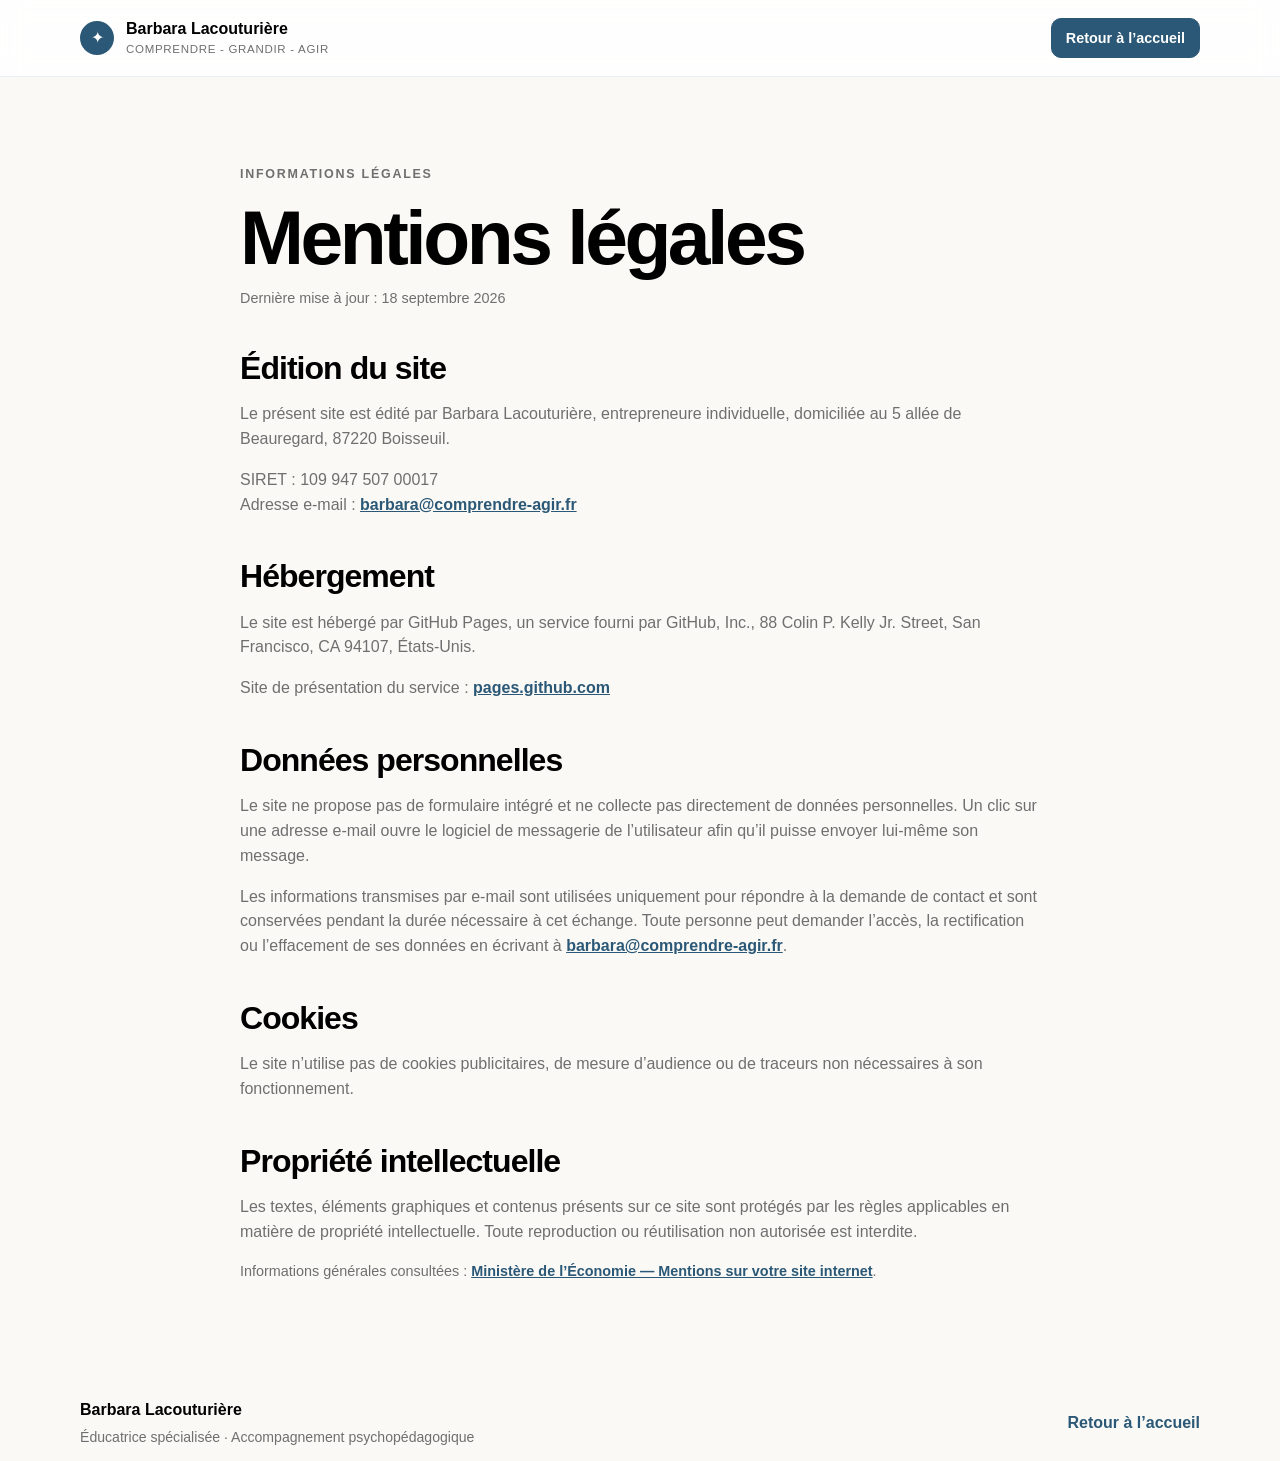
==== mentions-legales.html @ 680bb771 "Add legal notices page Co-authored-by: Copilot App <223556219+Copilot@users.noreply.github.com>" ====
<!doctype html>
<html lang="fr">
  <head>
    <meta charset="utf-8" />
    <meta name="viewport" content="width=device-width, initial-scale=1" />
    <meta
      name="description"
      content="Mentions légales du site de Barbara Lacouturière."
    />
    <title>Mentions légales | Barbara Lacouturière</title>
    <link rel="icon" href="favicon.svg" type="image/svg+xml" />
    <script>
      (() => {
        const param = new URLSearchParams(window.location.search).get("scoutTheme");
        const theme =
          param || (window.matchMedia("(prefers-color-scheme: dark)").matches ? "dark" : "light");
        document.documentElement.setAttribute("data-theme", theme);
      })();
    </script>
    <link rel="stylesheet" href="styles.css" />
  </head>
  <body>
    <a class="skip-link" href="#contenu">Aller au contenu</a>

    <header class="site-header">
      <div class="container header-inner">
        <a class="brand" href="index.html" aria-label="Accueil Barbara Lacouturière">
          <span class="brand-mark" aria-hidden="true">✦</span>
          <span>
            <strong>Barbara Lacouturière</strong>
            <small>Comprendre - Grandir - Agir</small>
          </span>
        </a>
        <a class="button button-small" href="index.html">Retour à l’accueil</a>
      </div>
    </header>

    <main id="contenu">
      <section class="section legal-page">
        <div class="container legal-content">
          <p class="eyebrow">Informations légales</p>
          <h1>Mentions légales</h1>
          <p class="legal-updated">Dernière mise à jour : 18 septembre 2026</p>

          <h2>Édition du site</h2>
          <p>
            Le présent site est édité par Barbara Lacouturière, entrepreneure individuelle,
            domiciliée au 5 allée de Beauregard, 87220 Boisseuil.
          </p>
          <p>
            SIRET : 109 947 507 00017<br />
            Adresse e-mail : <a href="mailto:barbara@comprendre-agir.fr">barbara@comprendre-agir.fr</a>
          </p>

          <h2>Hébergement</h2>
          <p>
            Le site est hébergé par GitHub Pages, un service fourni par GitHub, Inc.,
            88 Colin P. Kelly Jr. Street, San Francisco, CA 94107, États-Unis.
          </p>
          <p>
            Site de présentation du service :
            <a href="https://pages.github.com/" target="_blank" rel="noopener">pages.github.com</a>
          </p>

          <h2>Données personnelles</h2>
          <p>
            Le site ne propose pas de formulaire intégré et ne collecte pas directement de
            données personnelles. Un clic sur une adresse e-mail ouvre le logiciel de messagerie
            de l’utilisateur afin qu’il puisse envoyer lui-même son message.
          </p>
          <p>
            Les informations transmises par e-mail sont utilisées uniquement pour répondre à la
            demande de contact et sont conservées pendant la durée nécessaire à cet échange.
            Toute personne peut demander l’accès, la rectification ou l’effacement de ses données
            en écrivant à
            <a href="mailto:barbara@comprendre-agir.fr">barbara@comprendre-agir.fr</a>.
          </p>

          <h2>Cookies</h2>
          <p>
            Le site n’utilise pas de cookies publicitaires, de mesure d’audience ou de traceurs
            non nécessaires à son fonctionnement.
          </p>

          <h2>Propriété intellectuelle</h2>
          <p>
            Les textes, éléments graphiques et contenus présents sur ce site sont protégés par
            les règles applicables en matière de propriété intellectuelle. Toute reproduction ou
            réutilisation non autorisée est interdite.
          </p>

          <p class="legal-source">
            Informations générales consultées :
            <a
              href="https://www.economie.gouv.fr/entreprises/developper-son-entreprise/innover-et-numeriser-son-entreprise/mentions-sur-votre-site-internet-les-obligations-respecter"
              target="_blank"
              rel="noopener"
            >Ministère de l’Économie — Mentions sur votre site internet</a>.
          </p>
        </div>
      </section>
    </main>

    <footer class="site-footer">
      <div class="container footer-inner">
        <div>
          <strong>Barbara Lacouturière</strong>
          <p>Éducatrice spécialisée · Accompagnement psychopédagogique</p>
        </div>
        <a href="index.html">Retour à l’accueil</a>
      </div>
    </footer>
  </body>
</html>
---- styles.css ----
:root {
  color-scheme: light;
  --cp-bg: #faf9f6;
  --cp-bg-elevated: #faf9f6;
  --cp-surface: #ffffff;
  --cp-surface-soft: #f2eee7;
  --cp-border: #e7f0f5;
  --cp-border-strong: #2b5876;
  --cp-text: #000000;
  --cp-text-muted: #6f6f6f;
  --cp-text-soft: #6f6f6f;
  --cp-accent: #2b5876;
  --cp-accent-hover: #234963;
  --cp-accent-soft: rgba(168, 195, 160, 0.26);
  --cp-accent-fg: #ffffff;
  --cp-success: #16a34a;
  --cp-danger: #dc2626;
  --cp-warning: #f59e0b;
  --cp-link: #2b5876;
  --cp-shadow: 0 18px 48px rgba(0, 0, 0, 0.12);
  --cp-card-shadow: 0 0 2px rgba(0, 0, 0, 0.12), 0 1px 2px rgba(0, 0, 0, 0.14);
  --cp-overlay: rgba(255, 255, 255, 0.8);
  --cp-panel: rgba(255, 255, 255, 0.86);
  --cp-panel-strong: rgba(255, 255, 255, 0.96);
  --cp-sheen: rgba(255, 255, 255, 0.55);
  --cp-highlight: rgba(168, 195, 160, 0.35);
}
html[data-theme="dark"] {
  color-scheme: dark;
  --cp-bg: #3d3b3a;
  --cp-bg-elevated: #343231;
  --cp-surface: #292929;
  --cp-surface-soft: #2e2e2e;
  --cp-border: #474747;
  --cp-border-strong: #5f5f5f;
  --cp-text: #dedede;
  --cp-text-muted: #919191;
  --cp-text-soft: #b0b0b0;
  --cp-accent: #a8c3a0;
  --cp-accent-hover: #8fae86;
  --cp-accent-soft: rgba(168, 195, 160, 0.18);
  --cp-accent-fg: #1a1a1a;
  --cp-success: #4ade80;
  --cp-danger: #f87171;
  --cp-warning: #fbbf24;
  --cp-link: #e7f0f5;
  --cp-shadow: 0 18px 48px rgba(0, 0, 0, 0.32);
  --cp-card-shadow: 0 0 2px rgba(0, 0, 0, 0.3), 0 1px 2px rgba(0, 0, 0, 0.32);
  --cp-overlay: rgba(41, 41, 41, 0.88);
  --cp-panel: rgba(41, 41, 41, 0.72);
  --cp-panel-strong: rgba(41, 41, 41, 0.96);
  --cp-sheen: rgba(255, 255, 255, 0.04);
  --cp-highlight: rgba(168, 195, 160, 0.18);
}

* { box-sizing: border-box; }
html { scroll-behavior: smooth; }
body {
  margin: 0;
  background: var(--cp-bg);
  color: var(--cp-text);
  font-family: "Segoe UI", Aptos, Calibri, -apple-system, BlinkMacSystemFont, sans-serif;
  line-height: 1.55;
}
a { color: inherit; }
.container { width: min(1120px, calc(100% - 40px)); margin: 0 auto; }
.skip-link { position: absolute; left: -999px; top: 8px; padding: 8px 12px; background: var(--cp-accent); color: var(--cp-accent-fg); border-radius: .625rem; }
.skip-link:focus { left: 8px; z-index: 10; }
.site-header { border-bottom: 1px solid var(--cp-border); background: var(--cp-panel); backdrop-filter: blur(12px); position: sticky; top: 0; z-index: 5; }
.header-inner, .footer-inner { display: flex; align-items: center; justify-content: space-between; gap: 24px; min-height: 76px; }
.brand { display: flex; align-items: center; gap: 12px; text-decoration: none; }
.brand-mark { display: grid; place-items: center; width: 34px; height: 34px; border-radius: 50%; background: var(--cp-accent); color: var(--cp-accent-fg); }
.brand strong, .brand small { display: block; }
.brand small { color: var(--cp-text-muted); font-size: .72rem; letter-spacing: .06em; text-transform: uppercase; }
.button { display: inline-flex; align-items: center; justify-content: center; padding: 12px 18px; border: 1px solid var(--cp-accent); border-radius: .625rem; background: var(--cp-accent); color: var(--cp-accent-fg); font-weight: 700; text-decoration: none; transition: background .2s ease, transform .2s ease; }
.button:hover { background: var(--cp-accent-hover); transform: translateY(-2px); }
.button-small { padding: 8px 14px; font-size: .9rem; }
.hero { padding: 92px 0 76px; background: var(--cp-bg-elevated); }
.hero-grid { display: grid; grid-template-columns: 1.1fr .9fr; gap: 72px; align-items: center; }
.eyebrow { margin: 0 0 14px; color: var(--cp-accent); font-size: .78rem; font-weight: 800; letter-spacing: .14em; text-transform: uppercase; }
h1, h2, h3, p { margin-top: 0; }
h1 { max-width: 680px; margin-bottom: 24px; font-size: clamp(2.6rem, 6vw, 5.2rem); line-height: 1.02; letter-spacing: -.045em; }
h2 { margin-bottom: 16px; font-size: clamp(1.8rem, 3vw, 2.7rem); line-height: 1.1; letter-spacing: -.03em; }
h3 { margin: 0; font-size: 1rem; line-height: 1.3; }
.hero-lead { max-width: 620px; color: var(--cp-text-muted); font-size: 1.18rem; }
.hero-actions { display: flex; align-items: center; flex-wrap: wrap; gap: 20px; margin: 32px 0 18px; }
.text-link { color: var(--cp-link); font-weight: 700; text-decoration: none; }
.text-link:hover { text-decoration: underline; }
.hero-note { color: var(--cp-text-soft); font-size: .92rem; }
.hero-card { padding: 40px; border: 1px solid var(--cp-border); border-radius: 16px; background: var(--cp-surface); box-shadow: var(--cp-card-shadow); }
.quote-mark { display: block; color: var(--cp-accent); font-size: 5rem; font-family: Georgia, serif; line-height: .65; }
blockquote { margin: 16px 0 30px; font-family: Georgia, serif; font-size: clamp(1.4rem, 2.6vw, 2rem); line-height: 1.3; }
.hero-card-footer { display: flex; align-items: center; gap: 10px; color: var(--cp-text-muted); font-size: .88rem; }
.pulse-dot { width: 9px; height: 9px; border-radius: 50%; background: var(--cp-accent); box-shadow: 0 0 0 6px var(--cp-accent-soft); }
.section { padding: 88px 0; }
.section-soft { background: var(--cp-accent-soft); }
.section-heading { margin-bottom: 34px; }
.section-heading.narrow { max-width: 760px; }
.section-heading p:last-child { color: var(--cp-text-muted); font-size: 1.08rem; }
.needs-grid { display: grid; grid-template-columns: repeat(3, 1fr); gap: 14px; }
.need-card { display: flex; align-items: center; gap: 16px; min-height: 110px; padding: 24px; border: 1px solid var(--cp-border); border-radius: 16px; background: var(--cp-surface); box-shadow: var(--cp-card-shadow); }
.need-card span { display: grid; place-items: center; flex: 0 0 36px; width: 36px; height: 36px; border-radius: 50%; background: var(--cp-accent-soft); color: var(--cp-accent); font-size: 1.2rem; font-weight: 800; }
.path { display: grid; grid-template-columns: repeat(6, 1fr); gap: 12px; }
.path-step { padding: 22px 12px; border-top: 3px solid var(--cp-accent); background: var(--cp-surface); text-align: center; }
.path-step span { display: block; margin-bottom: 10px; color: var(--cp-accent); font-size: .75rem; font-weight: 800; letter-spacing: .1em; }
.two-column { display: grid; grid-template-columns: 1fr 1fr; gap: 20px; }
.panel { padding: 36px; border: 1px solid var(--cp-border); border-radius: 16px; background: var(--cp-surface); box-shadow: var(--cp-card-shadow); }
.tag-list { display: flex; flex-wrap: wrap; gap: 9px; margin-top: 28px; }
.tag-list span, .values-list span { padding: 8px 12px; border-radius: .625rem; background: var(--cp-accent-soft); color: var(--cp-text); font-size: .9rem; font-weight: 650; }
.pricing-list { margin: 28px 0 0; }
.pricing-list div { display: flex; justify-content: space-between; gap: 20px; padding: 15px 0; border-bottom: 1px solid var(--cp-border); }
.pricing-list div:last-child { border-bottom: 0; }
.pricing-list dt { color: var(--cp-text-muted); }
.pricing-list dd { margin: 0; font-weight: 750; text-align: right; }
.values-section { background: var(--cp-surface-soft); }
.values-grid { display: grid; grid-template-columns: .8fr 1.2fr; gap: 48px; align-items: center; }
.values-list { display: flex; flex-wrap: wrap; gap: 12px; }
.values-list span { background: var(--cp-surface); border: 1px solid var(--cp-border); }
.principle { padding: 48px 0; background: var(--cp-accent); color: var(--cp-accent-fg); }
.principle .eyebrow { color: var(--cp-accent-fg); opacity: .75; }
.principle-inner { display: grid; grid-template-columns: .3fr 1fr; gap: 32px; align-items: center; }
.principle h2 { margin-bottom: 8px; }
.principle p:last-child { margin: 0; opacity: .85; font-size: 1.08rem; }
.site-footer { background: var(--cp-bg-elevated); }
.site-footer p { margin: 4px 0 0; color: var(--cp-text-muted); font-size: .88rem; }
.site-footer a { color: var(--cp-link); font-weight: 700; text-decoration: none; }
.site-footer a:hover { text-decoration: underline; }
.legal-content { max-width: 800px; }
.legal-content h1 { margin-bottom: 10px; }
.legal-content h2 { margin-top: 42px; font-size: clamp(1.4rem, 2.5vw, 2rem); }
.legal-content p { color: var(--cp-text-muted); }
.legal-content a { color: var(--cp-link); font-weight: 700; }
.legal-updated, .legal-source { font-size: .9rem; }
@media (max-width: 820px) {
  .hero-grid, .two-column, .values-grid, .principle-inner { grid-template-columns: 1fr; gap: 32px; }
  .hero { padding: 64px 0; }
  .needs-grid { grid-template-columns: repeat(2, 1fr); }
  .path { grid-template-columns: repeat(3, 1fr); }
}
@media (max-width: 560px) {
  .container { width: min(100% - 28px, 1120px); }
  .header-inner { min-height: 68px; }
  .brand small { display: none; }
  .button-small { padding: 7px 10px; font-size: .78rem; }
  .section { padding: 64px 0; }
  .needs-grid, .path { grid-template-columns: 1fr; }
  .need-card, .panel, .hero-card { padding: 24px; }
  .path-step { text-align: left; }
  .footer-inner { align-items: flex-start; flex-direction: column; padding: 24px 0; }
}
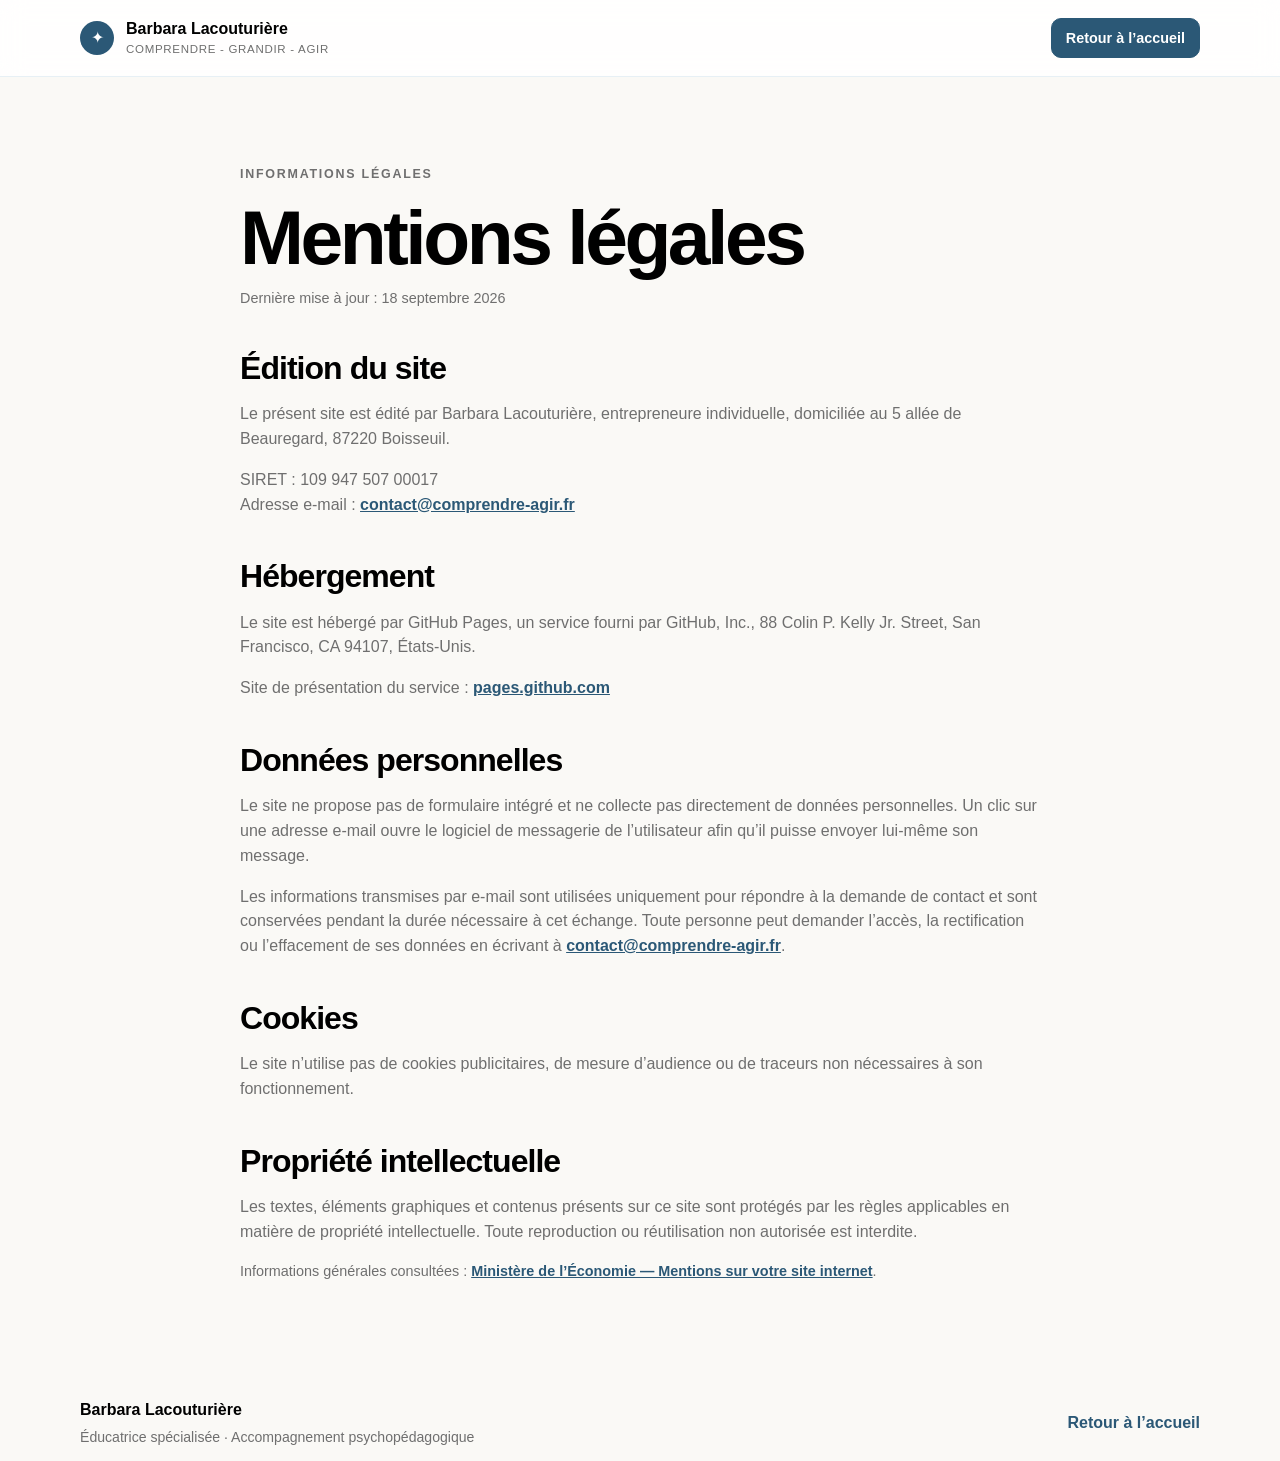
==== commit de9ec422: "Update contact email address Co-authored-by: Copilot App <223556219+Copilot@users.noreply.github.com" ====
--- a/mentions-legales.html
+++ b/mentions-legales.html
@@ -49,7 +49,7 @@
           </p>
           <p>
             SIRET : 109 947 507 00017<br />
-            Adresse e-mail : <a href="mailto:barbara@comprendre-agir.fr">barbara@comprendre-agir.fr</a>
+            Adresse e-mail : <a href="mailto:contact@comprendre-agir.fr">contact@comprendre-agir.fr</a>
           </p>
 
           <h2>Hébergement</h2>
@@ -73,7 +73,7 @@
             demande de contact et sont conservées pendant la durée nécessaire à cet échange.
             Toute personne peut demander l’accès, la rectification ou l’effacement de ses données
             en écrivant à
-            <a href="mailto:barbara@comprendre-agir.fr">barbara@comprendre-agir.fr</a>.
+            <a href="mailto:contact@comprendre-agir.fr">contact@comprendre-agir.fr</a>.
           </p>
 
           <h2>Cookies</h2>
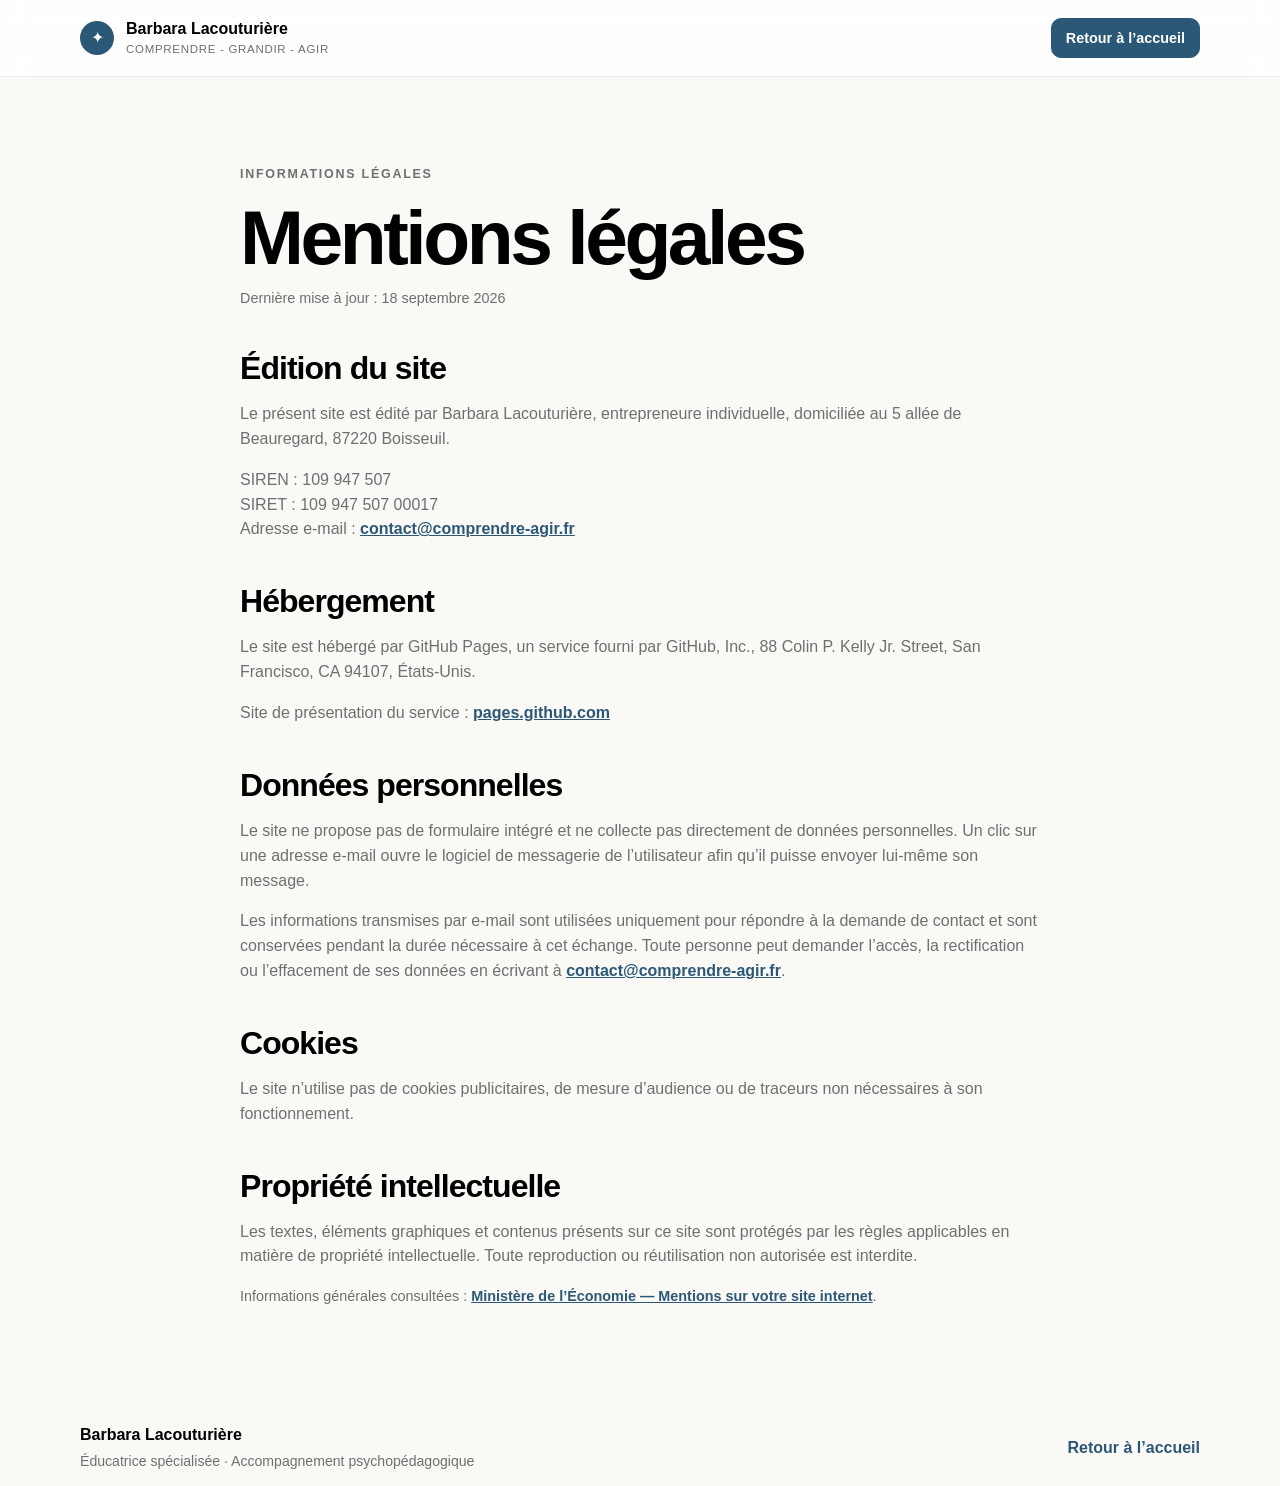
==== commit bd65d16d: "Clarify legal notices and TTC prices Co-authored-by: Copilot App <223556219+Copilot@users.noreply.gi" ====
--- a/mentions-legales.html
+++ b/mentions-legales.html
@@ -48,6 +48,7 @@
             domiciliée au 5 allée de Beauregard, 87220 Boisseuil.
           </p>
           <p>
+            SIREN : 109 947 507<br />
             SIRET : 109 947 507 00017<br />
             Adresse e-mail : <a href="mailto:contact@comprendre-agir.fr">contact@comprendre-agir.fr</a>
           </p>
--- a/styles.css
+++ b/styles.css
@@ -108,6 +108,7 @@
 .tag-list { display: flex; flex-wrap: wrap; gap: 9px; margin-top: 28px; }
 .tag-list span, .values-list span { padding: 8px 12px; border-radius: .625rem; background: var(--cp-accent-soft); color: var(--cp-text); font-size: .9rem; font-weight: 650; }
 .pricing-list { margin: 28px 0 0; }
+.pricing-note { margin: 0; color: var(--cp-text-muted); font-size: .9rem; }
 .pricing-list div { display: flex; justify-content: space-between; gap: 20px; padding: 15px 0; border-bottom: 1px solid var(--cp-border); }
 .pricing-list div:last-child { border-bottom: 0; }
 .pricing-list dt { color: var(--cp-text-muted); }
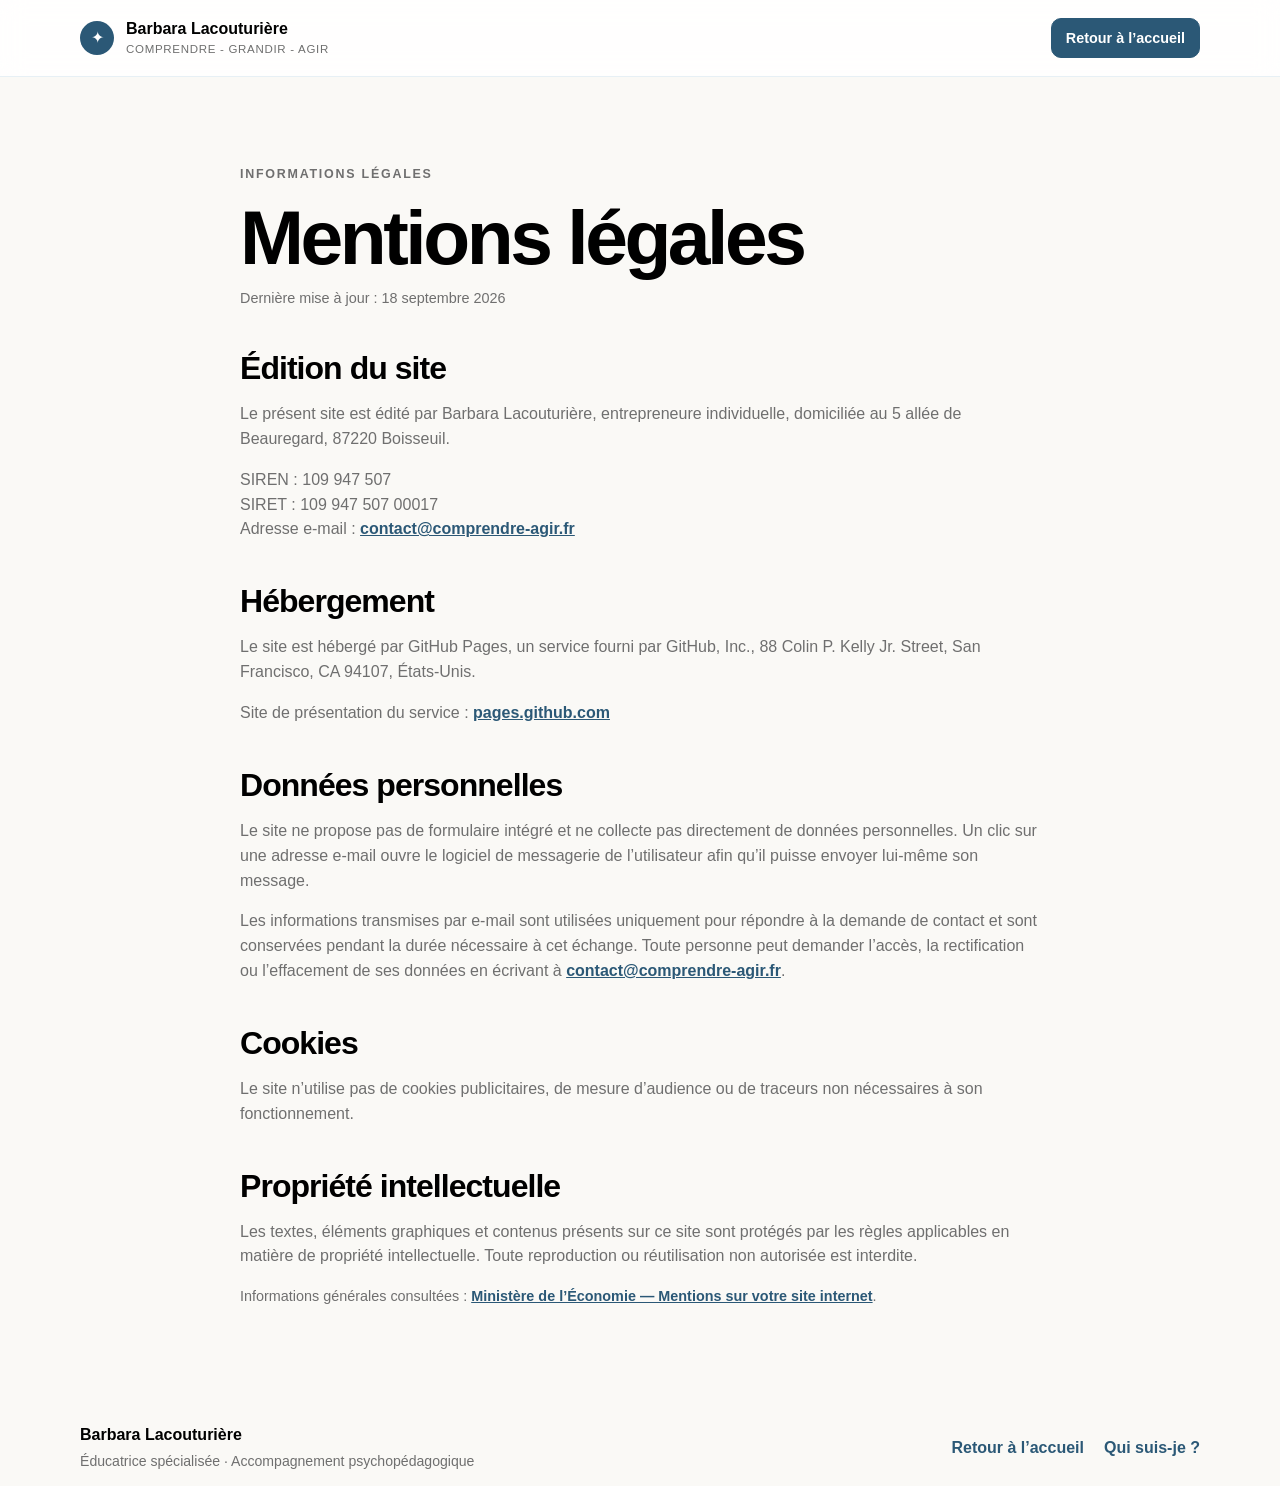
==== commit 8878ff29: "Add bio page and update service pricing Co-authored-by: Copilot App <223556219+Copilot@users.noreply" ====
--- a/mentions-legales.html
+++ b/mentions-legales.html
@@ -108,7 +108,10 @@
           <strong>Barbara Lacouturière</strong>
           <p>Éducatrice spécialisée · Accompagnement psychopédagogique</p>
         </div>
-        <a href="index.html">Retour à l’accueil</a>
+        <div class="footer-links">
+          <a href="index.html">Retour à l’accueil</a>
+          <a href="qui-suis-je.html">Qui suis-je ?</a>
+        </div>
       </div>
     </footer>
   </body>
--- a/styles.css
+++ b/styles.css
@@ -80,23 +80,26 @@
 .eyebrow { margin: 0 0 14px; color: var(--cp-accent); font-size: .78rem; font-weight: 800; letter-spacing: .14em; text-transform: uppercase; }
 h1, h2, h3, p { margin-top: 0; }
 h1 { max-width: 680px; margin-bottom: 24px; font-size: clamp(2.6rem, 6vw, 5.2rem); line-height: 1.02; letter-spacing: -.045em; }
+h1 span { display: block; }
 h2 { margin-bottom: 16px; font-size: clamp(1.8rem, 3vw, 2.7rem); line-height: 1.1; letter-spacing: -.03em; }
 h3 { margin: 0; font-size: 1rem; line-height: 1.3; }
 .hero-lead { max-width: 620px; color: var(--cp-text-muted); font-size: 1.18rem; }
 .hero-actions { display: flex; align-items: center; flex-wrap: wrap; gap: 20px; margin: 32px 0 18px; }
 .text-link { color: var(--cp-link); font-weight: 700; text-decoration: none; }
 .text-link:hover { text-decoration: underline; }
-.hero-note { color: var(--cp-text-soft); font-size: .92rem; }
+.hero-note { color: var(--cp-text-soft); font-size: 1.18rem; }
 .hero-card { padding: 40px; border: 1px solid var(--cp-border); border-radius: 16px; background: var(--cp-surface); box-shadow: var(--cp-card-shadow); }
 .quote-mark { display: block; color: var(--cp-accent); font-size: 5rem; font-family: Georgia, serif; line-height: .65; }
+.quote-mark-closing { margin-top: 10px; text-align: right; }
 blockquote { margin: 16px 0 30px; font-family: Georgia, serif; font-size: clamp(1.4rem, 2.6vw, 2rem); line-height: 1.3; }
-.hero-card-footer { display: flex; align-items: center; gap: 10px; color: var(--cp-text-muted); font-size: .88rem; }
+.hero-card-footer { display: flex; align-items: center; gap: 10px; color: var(--cp-text-muted); font-size: 1.18rem; }
+.hero-card-footer span:last-child { white-space: nowrap; font-size: clamp(.76rem, 2.4vw, 1.18rem); }
 .pulse-dot { width: 9px; height: 9px; border-radius: 50%; background: var(--cp-accent); box-shadow: 0 0 0 6px var(--cp-accent-soft); }
 .section { padding: 88px 0; }
 .section-soft { background: var(--cp-accent-soft); }
 .section-heading { margin-bottom: 34px; }
 .section-heading.narrow { max-width: 760px; }
-.section-heading p:last-child { color: var(--cp-text-muted); font-size: 1.08rem; }
+.section-heading p:last-child { color: var(--cp-text); font-size: 1.08rem; }
 .needs-grid { display: grid; grid-template-columns: repeat(3, 1fr); gap: 14px; }
 .need-card { display: flex; align-items: center; gap: 16px; min-height: 110px; padding: 24px; border: 1px solid var(--cp-border); border-radius: 16px; background: var(--cp-surface); box-shadow: var(--cp-card-shadow); }
 .need-card span { display: grid; place-items: center; flex: 0 0 36px; width: 36px; height: 36px; border-radius: 50%; background: var(--cp-accent-soft); color: var(--cp-accent); font-size: 1.2rem; font-weight: 800; }
@@ -124,12 +127,15 @@
 .principle p:last-child { margin: 0; opacity: .85; font-size: 1.08rem; }
 .site-footer { background: var(--cp-bg-elevated); }
 .site-footer p { margin: 4px 0 0; color: var(--cp-text-muted); font-size: .88rem; }
+.footer-links { display: flex; flex-wrap: wrap; gap: 20px; }
 .site-footer a { color: var(--cp-link); font-weight: 700; text-decoration: none; }
 .site-footer a:hover { text-decoration: underline; }
 .legal-content { max-width: 800px; }
+.bio-content { max-width: 800px; }
 .legal-content h1 { margin-bottom: 10px; }
 .legal-content h2 { margin-top: 42px; font-size: clamp(1.4rem, 2.5vw, 2rem); }
-.legal-content p { color: var(--cp-text-muted); }
+.legal-content p, .bio-content p { color: var(--cp-text-muted); }
+.bio-content p { font-size: 1.08rem; }
 .legal-content a { color: var(--cp-link); font-weight: 700; }
 .legal-updated, .legal-source { font-size: .9rem; }
 @media (max-width: 820px) {
